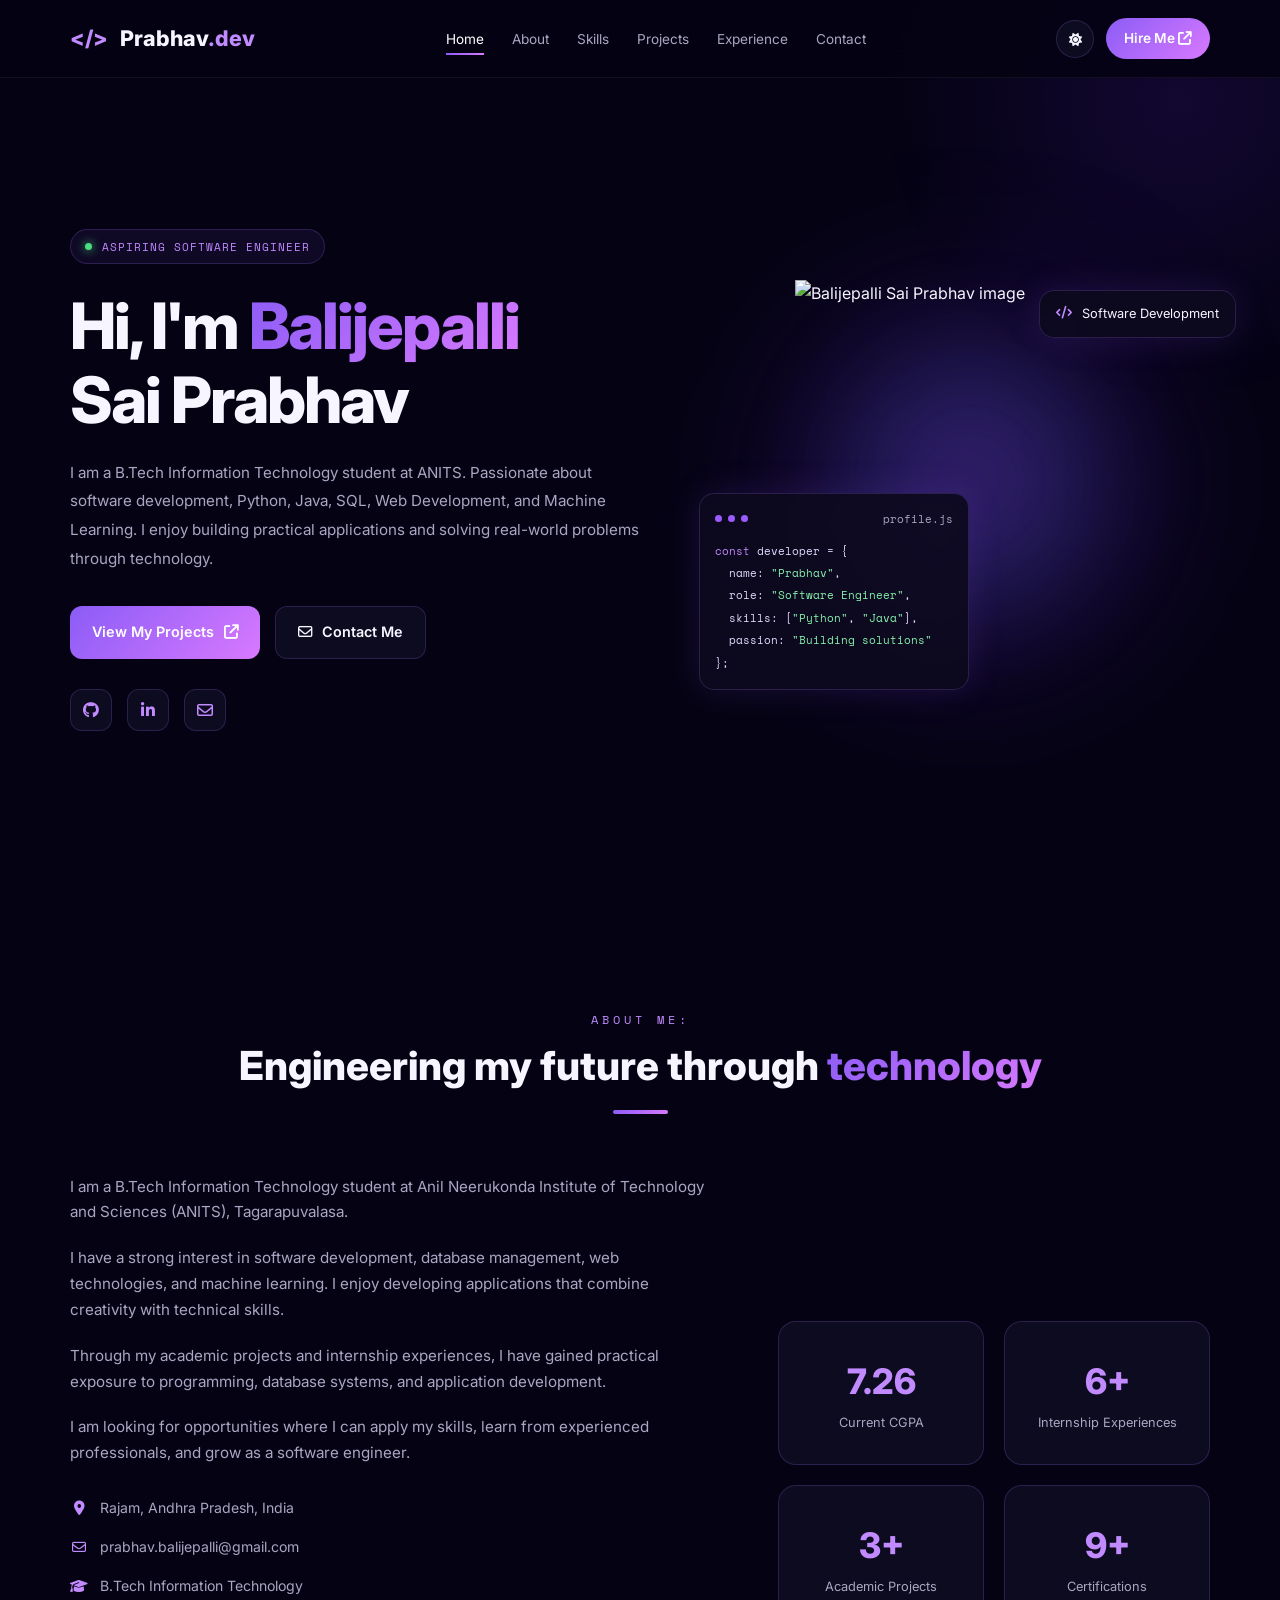
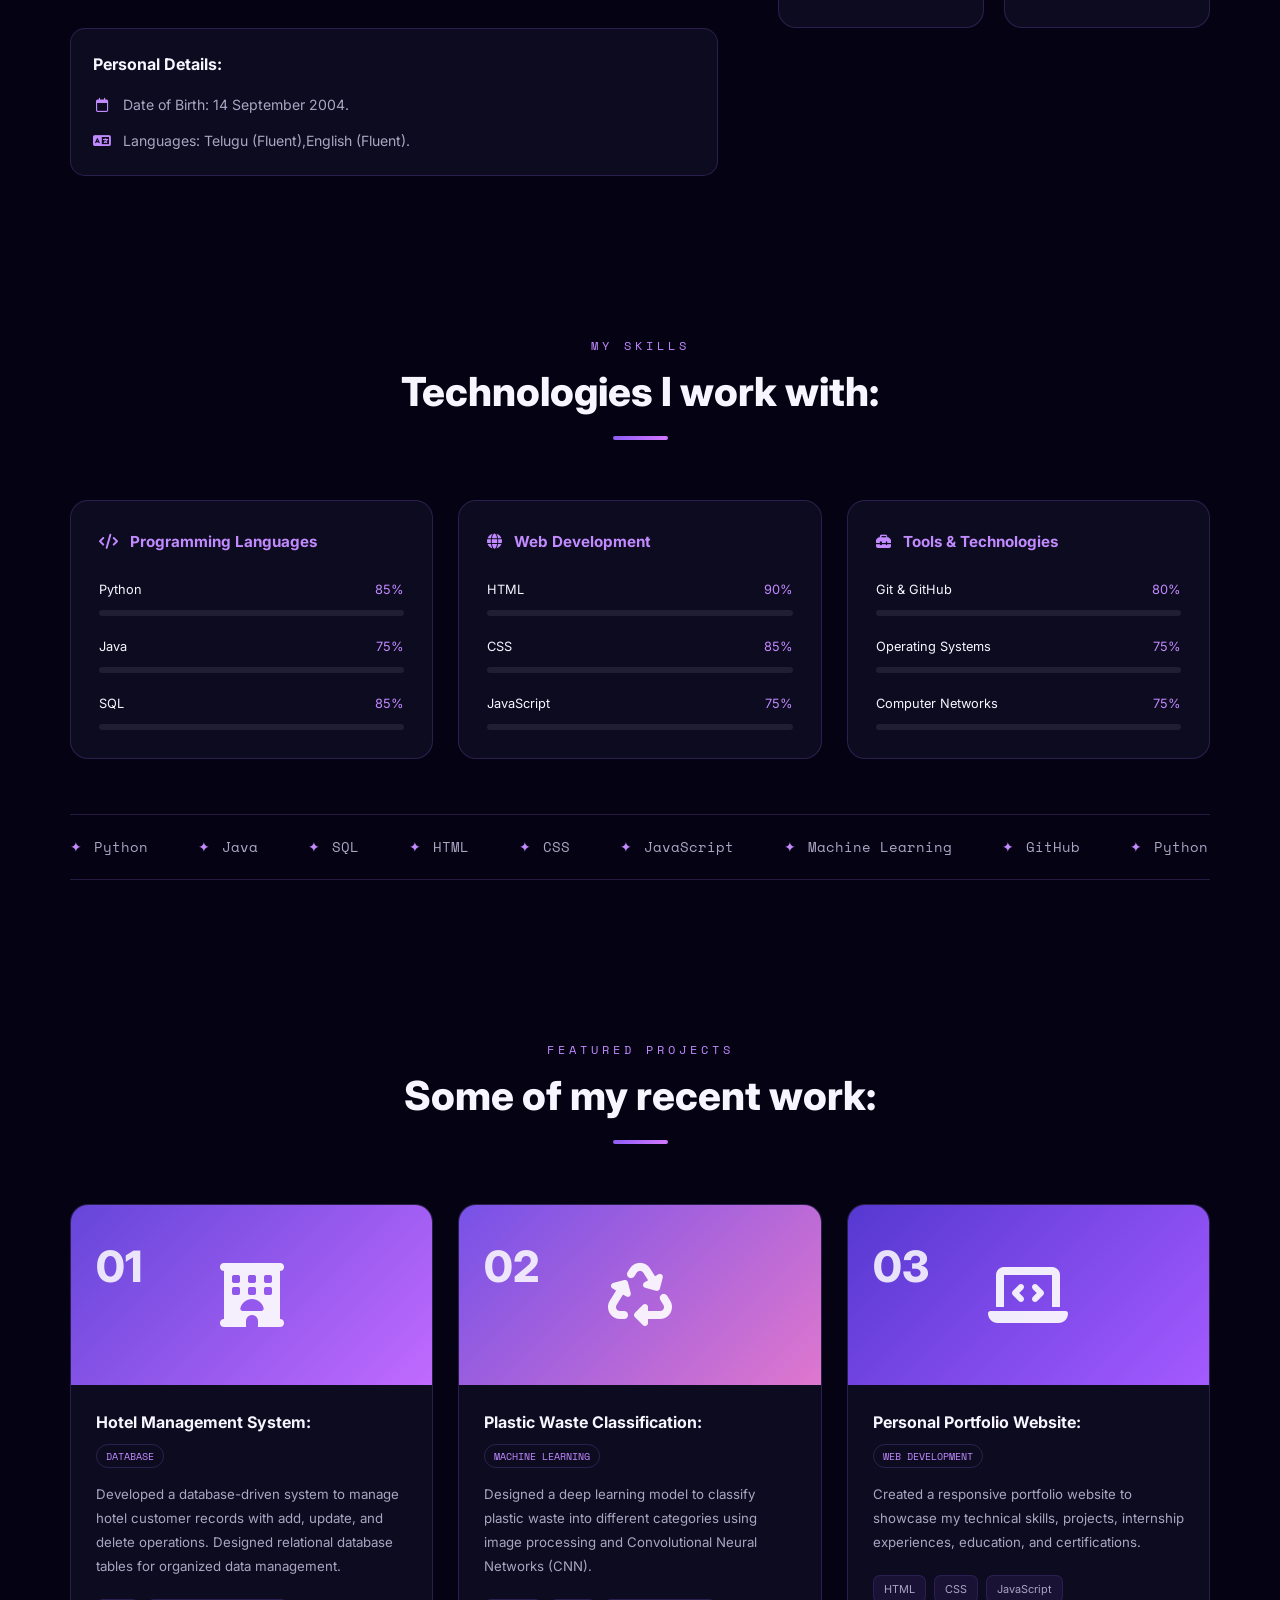
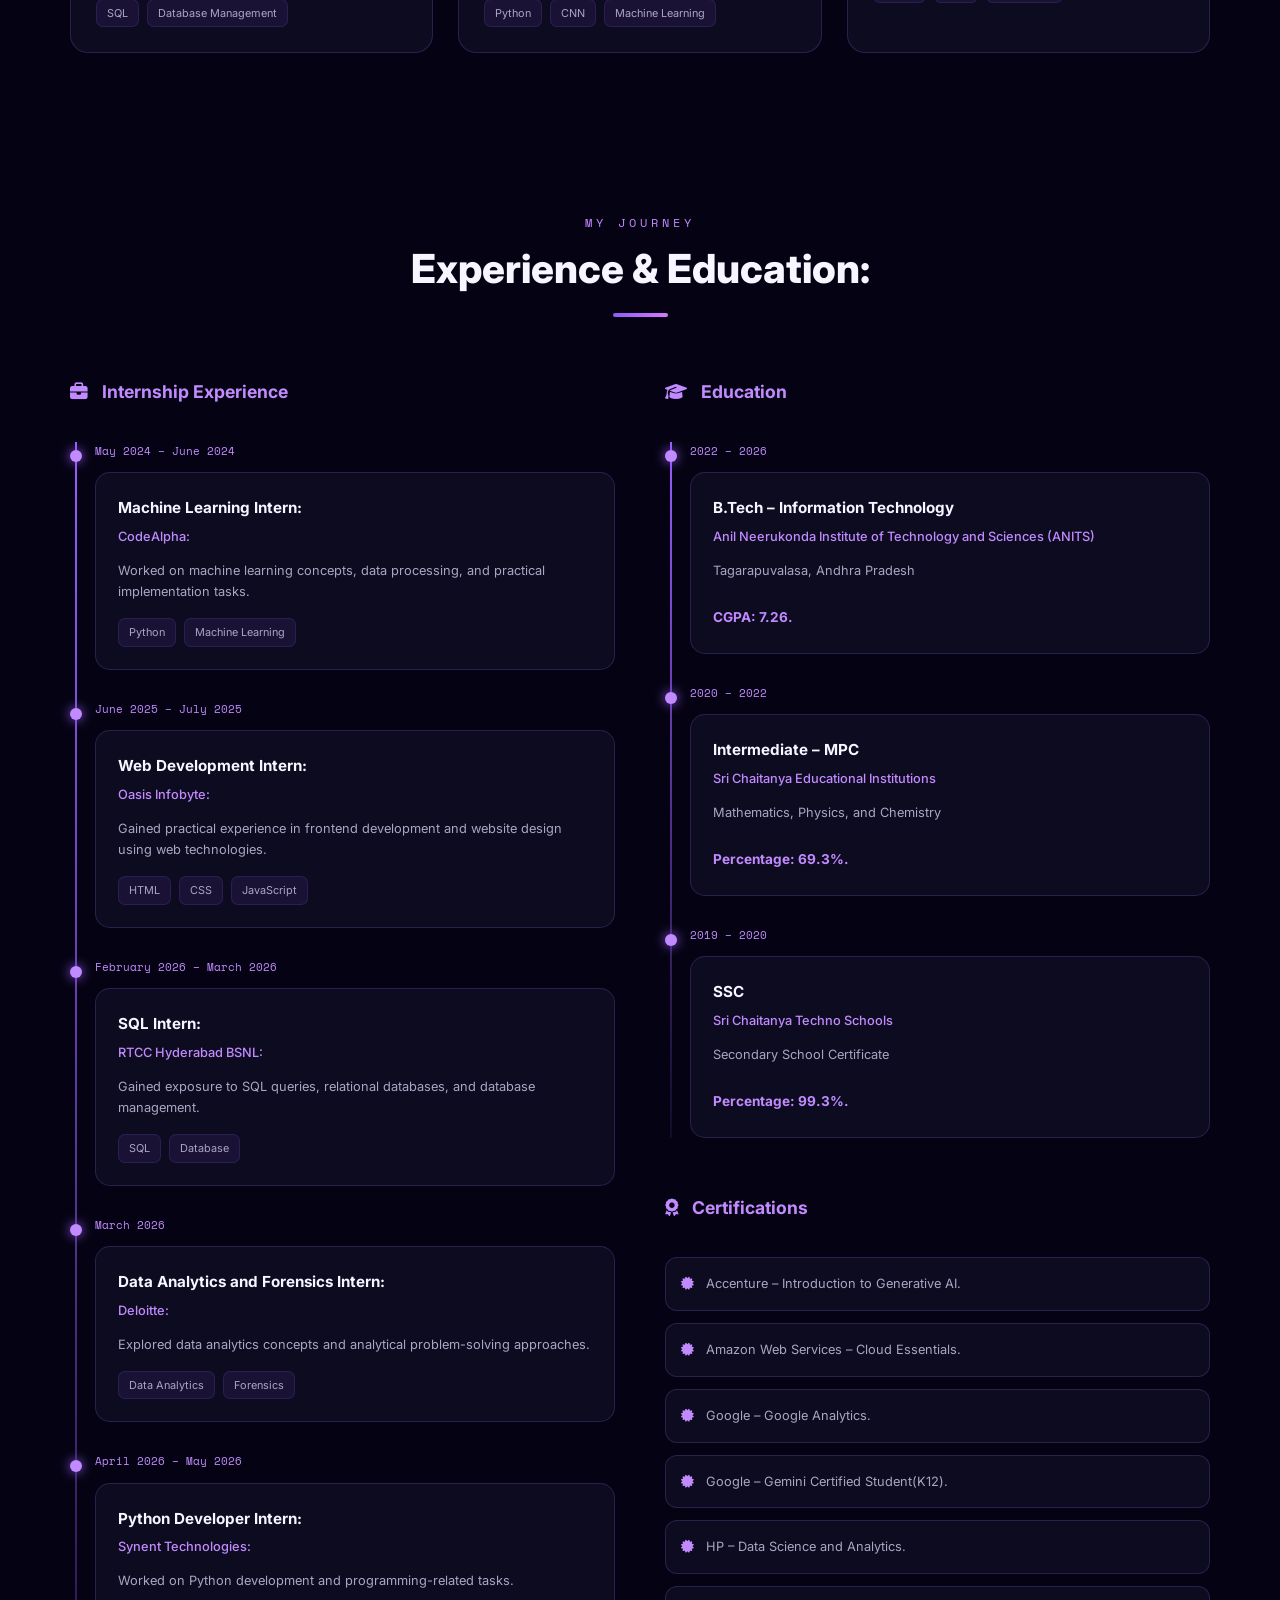
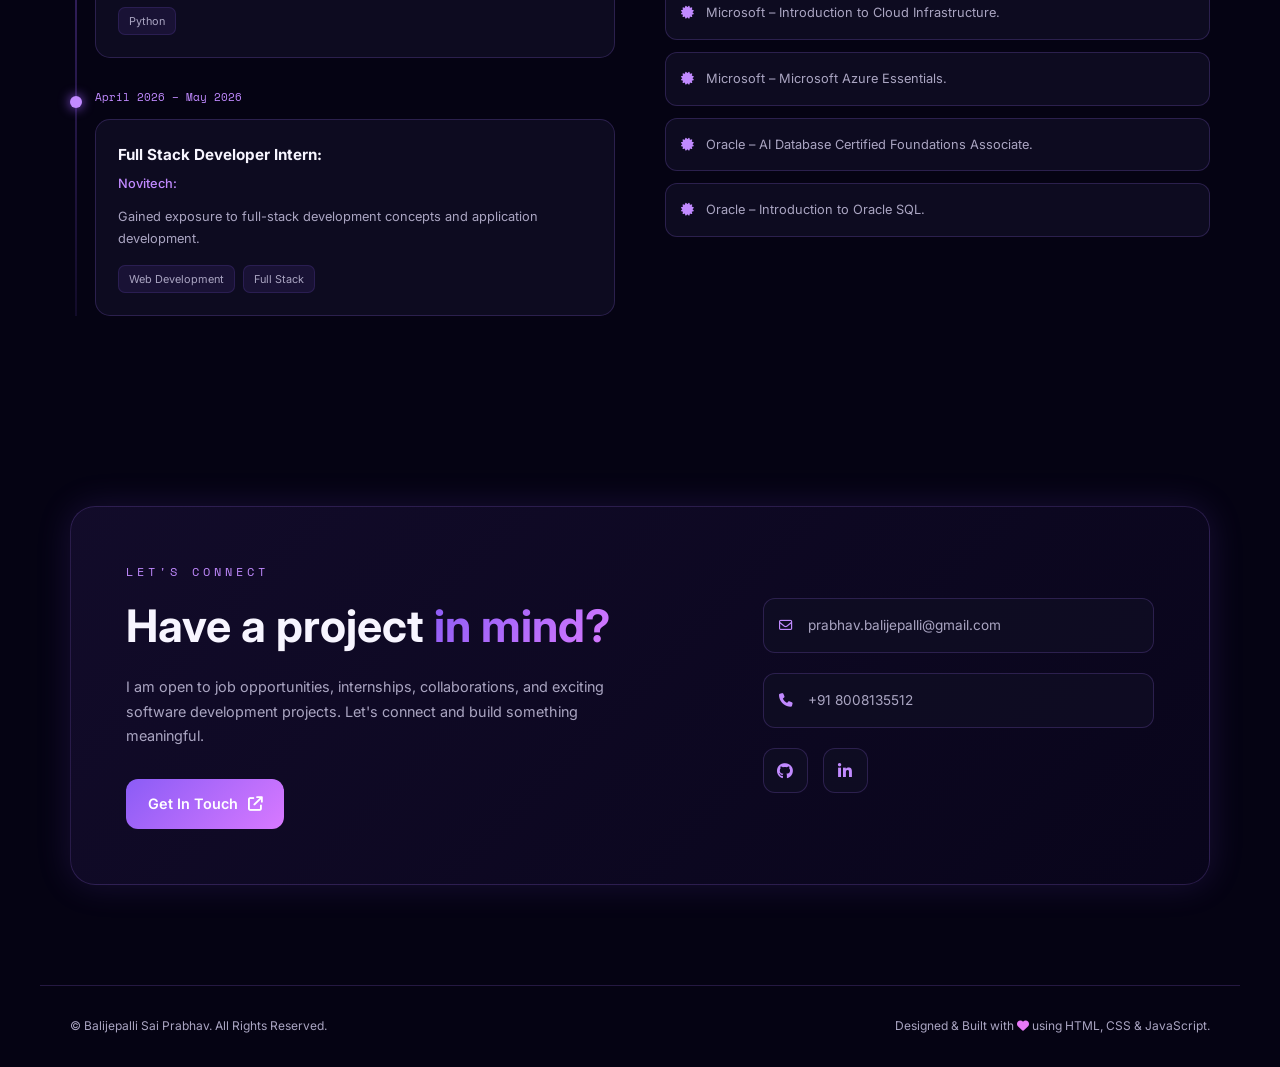
==== index.html @ 8cd3a4a0 "Rename portfolio.html to index.html" ====
<!DOCTYPE html>
<html lang="en">
<head>
    <meta charset="UTF-8">
    <meta name="viewport" content="width=device-width, initial-scale=1.0">
    <title>Balijepalli Sai Prabhav | Portfolio</title>
    <meta name="description"
          content="Personal portfolio of Balijepalli Sai Prabhav, B.Tech Information Technology graduate and aspiring software engineer.">
    <link rel="stylesheet" href="Portfolio.css">
    <link rel="preconnect" href="https://fonts.googleapis.com">
    <link rel="preconnect" href="https://fonts.gstatic.com" crossorigin>
    <link href="https://fonts.googleapis.com/css2?family=Inter:wght@400;500;600;700;800&family=Space+Mono:wght@400;700&display=swap"
          rel="stylesheet">
    <link rel="stylesheet"
          href="https://cdnjs.cloudflare.com/ajax/libs/font-awesome/6.5.2/css/all.min.css">
</head>
<body>
    <div class="background-glow"></div>
    <header class="header">
        <nav class="navbar">
            <a href="#home" class="logo">
                <span class="logo-icon">&lt;/&gt;</span>
                Prabhav<span class="purple-text">.dev</span>
            </a>
            <ul class="nav-links" id="navLinks">
                <li><a href="#home" class="nav-link active">Home</a></li>
                <li><a href="#about" class="nav-link">About</a></li>
                <li><a href="#skills" class="nav-link">Skills</a></li>
                <li><a href="#projects" class="nav-link">Projects</a></li>
                <li><a href="#experience" class="nav-link">Experience</a></li>
                <li><a href="#contact" class="nav-link">Contact</a></li>
            </ul>
            <div class="nav-actions">
                <button class="theme-toggle" id="themeToggle"
                        aria-label="Toggle theme">
                    <i class="fa-solid fa-sun"></i>
                </button>
                <a href="#contact" class="hire-btn">
                    Hire Me <i class="fa-solid fa-arrow-up-right-from-square"></i>
                </a>
                <button class="menu-toggle" id="menuToggle"
                        aria-label="Open navigation menu">
                    <i class="fa-solid fa-bars"></i>
                </button>
            </div>
        </nav>
    </header>
      <!-- Hero Section -->
    <section id="home" class="hero section-container">

        <div class="hero-content">

            <div class="hero-badge">
                <span class="status-dot"></span>
                ASPIRING SOFTWARE ENGINEER
            </div>

            <h1>
                Hi, I'm <span class="gradient-text">Balijepalli</span>
                <br>
                Sai Prabhav
            </h1>


            <p class="hero-description">
                I am a B.Tech Information Technology student at ANITS.
                Passionate about software development, Python, Java,
                SQL, Web Development, and Machine Learning.
                I enjoy building practical applications and solving
                real-world problems through technology.
            </p>

            <div class="hero-buttons">

                <a href="#projects" class="primary-btn">
                    View My Projects
                    <i class="fa-solid fa-arrow-up-right-from-square"></i>
                </a>

                <a href="#contact" class="secondary-btn">
                    <i class="fa-regular fa-envelope"></i>
                    Contact Me
                </a>

            </div>

            <div class="hero-socials">

                <a href="https://github.com/balijepallisaiprabhav"
                   target="_blank"
                   rel="noopener noreferrer"
                   aria-label="GitHub">
                    <i class="fa-brands fa-github"></i>
                </a>

                <a href="https://www.linkedin.com/in/balijepalli-sai-prabhav-173a7a30b/"
                   target="_blank"
                   rel="noopener noreferrer"
                   aria-label="LinkedIn">
                    <i class="fa-brands fa-linkedin-in"></i>
                </a>

                <a href="mailto:prabhav.balijepalli@gmail.com"
                   aria-label="Email">
                    <i class="fa-regular fa-envelope"></i>
                </a>

            </div>

        </div>


        <!-- Profile Image -->
        <div class="hero-image-container">

            <div class="profile-glow"></div>

            <div class="profile-frame">

                <!-- Replace profile.jpg with your own image filename -->
                <img src="C:\Projects\Balijepalli Sai Prabhav.png"
                     alt="Balijepalli Sai Prabhav image"
                     class="Balijepalli Sai Prabhav-img">

            </div>

            <div class="floating-card code-card">

                <div class="code-card-header">
                    <span class="code-dot"></span>
                    <span class="code-dot"></span>
                    <span class="code-dot"></span>
                    <span>profile.js</span>
                </div>

                <div class="code-content">
                    <span class="code-purple">const</span> developer = {<br>
                    &nbsp;&nbsp;name: <span class="code-green">"Prabhav"</span>,<br>
                    &nbsp;&nbsp;role: <span class="code-green">"Software Engineer"</span>,<br>
                    &nbsp;&nbsp;skills: [<span class="code-green">"Python"</span>, <span class="code-green">"Java"</span>],<br>
                    &nbsp;&nbsp;passion: <span class="code-green">"Building solutions"</span><br>
                    };
                </div>

            </div>

            <div class="floating-card tech-card">
                <i class="fa-solid fa-code"></i>
                <span>Software Development</span>
            </div>

        </div>

    </section>


    <!-- About Section -->
    <section id="about" class="section-container section">

        <div class="section-heading">
            <span class="section-label">ABOUT ME:</span>
            <h2>Engineering my future through <span class="gradient-text">technology</span></h2>
            <div class="heading-line"></div>
        </div>

        <div class="about-grid">

            <div class="about-content">

                <p>
                    I am a B.Tech Information Technology student at
                    Anil Neerukonda Institute of Technology and Sciences
                    (ANITS), Tagarapuvalasa.
                </p>

                <p>
                    I have a strong interest in software development,
                    database management, web technologies, and
                    machine learning. I enjoy developing applications
                    that combine creativity with technical skills.
                </p>

                <p>
                    Through my academic projects and internship
                    experiences, I have gained practical exposure
                    to programming, database systems, and application
                    development.
                </p>

                <p>
                    I am looking for opportunities where I can apply
                    my skills, learn from experienced professionals,
                    and grow as a software engineer.
                </p>

                <div class="about-details">

                    <div class="detail-item">
                        <i class="fa-solid fa-location-dot"></i>
                        <span>Rajam, Andhra Pradesh, India</span>
                    </div>

                    <div class="detail-item">
                        <i class="fa-regular fa-envelope"></i>
                        <span>prabhav.balijepalli@gmail.com</span>
                    </div>

                    <div class="detail-item">
                        <i class="fa-solid fa-graduation-cap"></i>
                        <span>B.Tech Information Technology</span>
                    </div>

                </div>

                <div class="personal-details">

                    <h3>Personal Details:</h3>

                    <div class="detail-item">
                        <i class="fa-regular fa-calendar"></i>
                        <span>Date of Birth: 14 September 2004.</span>
                    </div>

                    <div class="detail-item">
                        <i class="fa-solid fa-language"></i>
                        <span>Languages: Telugu (Fluent),English (Fluent).</span>
                    </div>

                </div>

            </div>


            <!-- About Statistics -->
            <div class="stats-grid">

                <div class="stat-card">
                    <h3>7.26</h3>
                    <p>Current CGPA</p>
                </div>

                <div class="stat-card">
                    <h3>6+</h3>
                    <p>Internship Experiences</p>
                </div>

                <div class="stat-card">
                    <h3>3+</h3>
                    <p>Academic Projects</p>
                </div>

                <div class="stat-card">
                    <h3>9+</h3>
                    <p>Certifications</p>
                </div>

            </div>

        </div>

    </section>


    <!-- Skills Section -->
    <section id="skills" class="section-container section">

        <div class="section-heading">
            <span class="section-label">MY SKILLS</span>
            <h2>Technologies I work with:</h2>
            <div class="heading-line"></div>
        </div>

        <div class="skills-grid">

            <!-- Programming -->
            <div class="skill-card">

                <h3><i class="fa-solid fa-code"></i> Programming Languages</h3>

                <div class="skill-item">
                    <div class="skill-info">
                        <span>Python</span>
                        <span>85%</span>
                    </div>
                    <div class="skill-progress">
                        <div class="progress-bar" data-width="85%"></div>
                    </div>
                </div>

                <div class="skill-item">
                    <div class="skill-info">
                        <span>Java</span>
                        <span>75%</span>
                    </div>
                    <div class="skill-progress">
                        <div class="progress-bar" data-width="75%"></div>
                    </div>
                </div>

                <div class="skill-item">
                    <div class="skill-info">
                        <span>SQL</span>
                        <span>85%</span>
                    </div>
                    <div class="skill-progress">
                        <div class="progress-bar" data-width="85%"></div>
                    </div>
                </div>

            </div>


            <!-- Web Development -->
            <div class="skill-card">

                <h3><i class="fa-solid fa-globe"></i> Web Development</h3>

                <div class="skill-item">
                    <div class="skill-info">
                        <span>HTML</span>
                        <span>90%</span>
                    </div>
                    <div class="skill-progress">
                        <div class="progress-bar" data-width="90%"></div>
                    </div>
                </div>

                <div class="skill-item">
                    <div class="skill-info">
                        <span>CSS</span>
                        <span>85%</span>
                    </div>
                    <div class="skill-progress">
                        <div class="progress-bar" data-width="85%"></div>
                    </div>
                </div>

                <div class="skill-item">
                    <div class="skill-info">
                        <span>JavaScript</span>
                        <span>75%</span>
                    </div>
                    <div class="skill-progress">
                        <div class="progress-bar" data-width="75%"></div>
                    </div>
                </div>

            </div>


            <!-- Tools -->
            <div class="skill-card">

                <h3><i class="fa-solid fa-toolbox"></i> Tools & Technologies</h3>

                <div class="skill-item">
                    <div class="skill-info">
                        <span>Git & GitHub</span>
                        <span>80%</span>
                    </div>
                    <div class="skill-progress">
                        <div class="progress-bar" data-width="80%"></div>
                    </div>
                </div>

                <div class="skill-item">
                    <div class="skill-info">
                        <span>Operating Systems</span>
                        <span>75%</span>
                    </div>
                    <div class="skill-progress">
                        <div class="progress-bar" data-width="75%"></div>
                    </div>
                </div>

                <div class="skill-item">
                    <div class="skill-info">
                        <span>Computer Networks</span>
                        <span>75%</span>
                    </div>
                    <div class="skill-progress">
                        <div class="progress-bar" data-width="75%"></div>
                    </div>
                </div>

            </div>

        </div>

        <div class="tech-marquee">

            <div class="marquee-track">

                <span>Python</span>
                <span>Java</span>
                <span>SQL</span>
                <span>HTML</span>
                <span>CSS</span>
                <span>JavaScript</span>
                <span>Machine Learning</span>
                <span>GitHub</span>

                <span>Python</span>
                <span>Java</span>
                <span>SQL</span>
                <span>HTML</span>
                <span>CSS</span>
                <span>JavaScript</span>
                <span>Machine Learning</span>
                <span>GitHub</span>

            </div>

        </div>

    </section>


    <!-- Projects Section -->
    <section id="projects" class="section-container section">

        <div class="section-heading">
            <span class="section-label">FEATURED PROJECTS</span>
            <h2>Some of my recent work:</h2>
            <div class="heading-line"></div>
        </div>

        <div class="projects-grid">

            <!-- Project 1 -->
            <div class="project-card">

                <div class="project-image project-image-one">
                    <span>01</span>
                    <i class="fa-solid fa-hotel"></i>
                </div>

                <div class="project-content">

                    <div class="project-title">
                        <h3>Hotel Management System:</h3>
                        <span class="project-tag">DATABASE</span>
                    </div>

                    <p>
                        Developed a database-driven system to manage
                        hotel customer records with add, update,
                        and delete operations. Designed relational
                        database tables for organized data management.
                    </p>

                    <div class="project-tech">
                        <span>SQL</span>
                        <span>Database Management</span>
                    </div>

                </div>

            </div>


            <!-- Project 2 -->
            <div class="project-card">

                <div class="project-image project-image-two">
                    <span>02</span>
                    <i class="fa-solid fa-recycle"></i>
                </div>

                <div class="project-content">

                    <div class="project-title">
                        <h3>Plastic Waste Classification:</h3>
                        <span class="project-tag">MACHINE LEARNING</span>
                    </div>

                    <p>
                        Designed a deep learning model to classify
                        plastic waste into different categories
                        using image processing and Convolutional
                        Neural Networks (CNN).
                    </p>

                    <div class="project-tech">
                        <span>Python</span>
                        <span>CNN</span>
                        <span>Machine Learning</span>
                    </div>

                </div>

            </div>


            <!-- Project 3 -->
            <div class="project-card">

                <div class="project-image project-image-three">
                    <span>03</span>
                    <i class="fa-solid fa-laptop-code"></i>
                </div>

                <div class="project-content">

                    <div class="project-title">
                        <h3>Personal Portfolio Website:</h3>
                        <span class="project-tag">WEB DEVELOPMENT</span>
                    </div>

                    <p>
                        Created a responsive portfolio website to
                        showcase my technical skills, projects,
                        internship experiences, education,
                        and certifications.
                    </p>

                    <div class="project-tech">
                        <span>HTML</span>
                        <span>CSS</span>
                        <span>JavaScript</span>
                    </div>

                </div>

            </div>

        </div>

    </section>


    <!-- Experience and Education -->
    <section id="experience" class="section-container section">

        <div class="section-heading">
            <span class="section-label">MY JOURNEY</span>
            <h2>Experience & Education:</h2>
            <div class="heading-line"></div>
        </div>

        <div class="journey-grid">

            <!-- Internship Timeline -->
            <div class="journey-column">

                <h3 class="journey-heading">
                    <i class="fa-solid fa-briefcase"></i>
                    Internship Experience
                </h3>

                <div class="timeline">

                    <div class="timeline-item">

                        <span class="timeline-date">May 2024 – June 2024</span>

                        <div class="timeline-card">
                            <h4>Machine Learning Intern:</h4>
                            <h5>CodeAlpha:</h5>

                            <p>
                                Worked on machine learning concepts,
                                data processing, and practical
                                implementation tasks.
                            </p>

                            <div class="project-tech">
                                <span>Python</span>
                                <span>Machine Learning</span>
                            </div>
                        </div>

                    </div>


                    <div class="timeline-item">

                        <span class="timeline-date">June 2025 – July 2025</span>

                        <div class="timeline-card">
                            <h4>Web Development Intern:</h4>
                            <h5>Oasis Infobyte:</h5>

                            <p>
                                Gained practical experience in
                                frontend development and website
                                design using web technologies.
                            </p>

                            <div class="project-tech">
                                <span>HTML</span>
                                <span>CSS</span>
                                <span>JavaScript</span>
                            </div>
                        </div>

                    </div>


                    <div class="timeline-item">

                        <span class="timeline-date">February 2026 – March 2026</span>

                        <div class="timeline-card">
                            <h4>SQL Intern:</h4>
                            <h5>RTCC Hyderabad BSNL:</h5>

                            <p>
                                Gained exposure to SQL queries,
                                relational databases, and
                                database management.
                            </p>

                            <div class="project-tech">
                                <span>SQL</span>
                                <span>Database</span>
                            </div>
                        </div>

                    </div>


                    <div class="timeline-item">

                        <span class="timeline-date">March 2026</span>

                        <div class="timeline-card">
                            <h4>Data Analytics and Forensics Intern:</h4>
                            <h5>Deloitte:</h5>

                            <p>
                                Explored data analytics concepts
                                and analytical problem-solving
                                approaches.
                            </p>

                            <div class="project-tech">
                                <span>Data Analytics</span>
                                <span>Forensics</span>
                            </div>
                        </div>

                    </div>


                    <div class="timeline-item">

                        <span class="timeline-date">April 2026 – May 2026</span>

                        <div class="timeline-card">
                            <h4>Python Developer Intern:</h4>
                            <h5>Synent Technologies:</h5>

                            <p>
                                Worked on Python development
                                and programming-related tasks.
                            </p>

                            <div class="project-tech">
                                <span>Python</span>
                            </div>
                        </div>

                    </div>


                    <div class="timeline-item">

                        <span class="timeline-date">April 2026 – May 2026</span>

                        <div class="timeline-card">
                            <h4>Full Stack Developer Intern:</h4>
                            <h5>Novitech:</h5>

                            <p>
                                Gained exposure to full-stack
                                development concepts and
                                application development.
                            </p>

                            <div class="project-tech">
                                <span>Web Development</span>
                                <span>Full Stack</span>
                            </div>
                        </div>

                    </div>

                </div>

            </div>


            <!-- Education Timeline -->
            <div class="journey-column">

                <h3 class="journey-heading">
                    <i class="fa-solid fa-graduation-cap"></i>
                    Education
                </h3>

                <div class="timeline">

                    <div class="timeline-item">

                        <span class="timeline-date">2022 – 2026</span>

                        <div class="timeline-card">
                            <h4>B.Tech – Information Technology</h4>
                            <h5>
                                Anil Neerukonda Institute of Technology
                                and Sciences (ANITS)
                            </h5>

                            <p>
                                Tagarapuvalasa, Andhra Pradesh
                            </p>

                            <div class="education-score">
                                CGPA: 7.26.
                            </div>
                        </div>

                    </div>


                    <div class="timeline-item">

                        <span class="timeline-date">2020 – 2022</span>

                        <div class="timeline-card">
                            <h4>Intermediate – MPC</h4>
                            <h5>Sri Chaitanya Educational Institutions</h5>

                            <p>
                                Mathematics, Physics, and Chemistry
                            </p>

                            <div class="education-score">
                                Percentage: 69.3%.
                            </div>
                        </div>

                    </div>


                    <div class="timeline-item">

                        <span class="timeline-date">2019 – 2020</span>

                        <div class="timeline-card">
                            <h4>SSC</h4>
                            <h5>Sri Chaitanya Techno Schools</h5>

                            <p>
                                Secondary School Certificate
                            </p>

                            <div class="education-score">
                                Percentage: 99.3%.
                            </div>
                        </div>

                    </div>

                </div>


                <!-- Certifications -->
                <h3 class="journey-heading certification-heading">
                    <i class="fa-solid fa-award"></i>
                    Certifications
                </h3>

                <div class="certification-list">

                    <div class="certificate-item">
                        <i class="fa-solid fa-certificate"></i>
                        <span>Accenture – Introduction to Generative AI.</span>
                    </div>

                    <div class="certificate-item">
                        <i class="fa-solid fa-certificate"></i>
                        <span>Amazon Web Services – Cloud Essentials.</span>
                    </div>

                    <div class="certificate-item">
                        <i class="fa-solid fa-certificate"></i>
                        <span>Google – Google Analytics.</span>
                    </div>

                    <div class="certificate-item">
                        <i class="fa-solid fa-certificate"></i>
                        <span>Google – Gemini Certified Student(K12).</span>
                    </div>

                    <div class="certificate-item">
                        <i class="fa-solid fa-certificate"></i>
                        <span>HP – Data Science and Analytics.</span>
                    </div>

                    <div class="certificate-item">
                        <i class="fa-solid fa-certificate"></i>
                        <span>Microsoft – Introduction to Cloud Infrastructure.</span>
                    </div>

                    <div class="certificate-item">
                        <i class="fa-solid fa-certificate"></i>
                        <span>Microsoft – Microsoft Azure Essentials.</span>
                    </div>

                    <div class="certificate-item">
                        <i class="fa-solid fa-certificate"></i>
                        <span>Oracle – AI Database Certified Foundations Associate.</span>
                    </div>

                    <div class="certificate-item">
                        <i class="fa-solid fa-certificate"></i>
                        <span>Oracle – Introduction to Oracle SQL.</span>
                    </div>

                </div>

            </div>

        </div>

    </section>


    <!-- Contact Section -->
    <section id="contact" class="section-container section contact-section">

        <div class="contact-box">

            <div class="contact-content">

                <span class="section-label">LET'S CONNECT</span>

                <h2>
                    Have a project
                    <span class="gradient-text">in mind?</span>
                </h2>

                <p>
                    I am open to job opportunities, internships,
                    collaborations, and exciting software development
                    projects. Let's connect and build something meaningful.
                </p>

                <a href="mailto:prabhav.balijepalli@gmail.com"
                   class="primary-btn">
                    Get In Touch
                    <i class="fa-solid fa-arrow-up-right-from-square"></i>
                </a>

            </div>


            <div class="contact-info">

                <a href="mailto:prabhav.balijepalli@gmail.com"
                   class="contact-info-item">

                    <i class="fa-regular fa-envelope"></i>

                    <span>prabhav.balijepalli@gmail.com</span>

                </a>


                <a href="tel:8008135512"
                   class="contact-info-item">

                    <i class="fa-solid fa-phone"></i>

                    <span>+91 8008135512</span>

                </a>


                <div class="contact-socials">

                    <a href="https://github.com/balijepallisaiprabhav"
                       target="_blank"
                       rel="noopener noreferrer"
                       aria-label="GitHub">

                        <i class="fa-brands fa-github"></i>

                    </a>


                    <a href="https://www.linkedin.com/in/balijepalli-sai-prabhav-173a7a30b/"
                       target="_blank"
                       rel="noopener noreferrer"
                       aria-label="LinkedIn">

                        <i class="fa-brands fa-linkedin-in"></i>

                    </a>

                </div>

            </div>

        </div>

    </section>


    <!-- Footer -->
    <footer class="footer">

        <p>
            © <span id="currentYear"></span>
            Balijepalli Sai Prabhav. All Rights Reserved.
        </p>

        <p>
            Designed & Built with
            <i class="fa-solid fa-heart"></i>
            using HTML, CSS & JavaScript.
        </p>

    </footer>


    <!-- Back To Top -->
    <button id="backToTop" class="back-to-top"
            aria-label="Back to top">

        <i class="fa-solid fa-arrow-up"></i>

    </button>


    <script src="Portfolio.js"></script>

</body>
</html>
---- Portfolio.css ----
:root {
    --bg-color: #050313;
    --bg-secondary: #0a071c;
    --card-bg: rgba(16, 13, 36, 0.85);
    --text-color: #f7f5ff;
    --text-secondary: #aaa5c2;
    --purple: #9b5cff;
    --purple-light: #c18aff;
    --purple-dark: #6d28d9;
    --border-color: rgba(166, 115, 255, 0.2);
    --gradient: linear-gradient(135deg, #8b5cf6, #d879ff);
    --shadow: 0 0 35px rgba(139, 92, 246, 0.15);
}

* {
    margin: 0;
    padding: 0;
    box-sizing: border-box;
    scroll-behavior: smooth;
}

body {
    font-family: "Inter", sans-serif;
    background: var(--bg-color);
    color: var(--text-color);
    line-height: 1.7;
    overflow-x: hidden;
    transition: background 0.3s ease, color 0.3s ease;
}

a {
    text-decoration: none;
    color: inherit;
}

ul {
    list-style: none;
}

button {
    font-family: inherit;
}

::selection {
    background: var(--purple);
    color: white;
}



.background-glow {
    position: fixed;
    top: -200px;
    right: -200px;
    width: 600px;
    height: 600px;
    background: radial-gradient(
        circle,
        rgba(111, 42, 255, 0.13),
        transparent 70%
    );
    pointer-events: none;
    z-index: -1;
}



.header {
    position: fixed;
    top: 0;
    left: 0;
    width: 100%;
    z-index: 1000;
    background: rgba(5, 3, 19, 0.85);
    backdrop-filter: blur(18px);
    border-bottom: 1px solid rgba(255, 255, 255, 0.05);
}

.navbar {
    max-width: 1200px;
    margin: auto;
    padding: 18px 30px;
    display: flex;
    align-items: center;
    justify-content: space-between;
    gap: 25px;
}

.logo {
    font-size: 1.35rem;
    font-weight: 800;
    white-space: nowrap;
}

.logo-icon {
    color: var(--purple-light);
    margin-right: 7px;
}

.purple-text {
    color: var(--purple-light);
}

.nav-links {
    display: flex;
    align-items: center;
    gap: 28px;
}

.nav-link {
    font-size: 0.85rem;
    color: var(--text-secondary);
    transition: color 0.3s ease;
    position: relative;
}

.nav-link:hover,
.nav-link.active {
    color: white;
}

.nav-link.active::after {
    content: "";
    position: absolute;
    bottom: -8px;
    left: 0;
    width: 100%;
    height: 2px;
    background: var(--gradient);
}

.nav-actions {
    display: flex;
    align-items: center;
    gap: 12px;
}

.theme-toggle,
.menu-toggle {
    width: 38px;
    height: 38px;
    border-radius: 50%;
    border: 1px solid var(--border-color);
    background: var(--card-bg);
    color: var(--text-color);
    cursor: pointer;
    transition: 0.3s ease;
}

.theme-toggle:hover,
.menu-toggle:hover {
    background: var(--purple-dark);
    transform: rotate(15deg);
}

.hire-btn {
    padding: 9px 18px;
    border-radius: 25px;
    background: var(--gradient);
    color: white;
    font-size: 0.85rem;
    font-weight: 600;
    transition: 0.3s ease;
}

.hire-btn:hover {
    transform: translateY(-3px);
    box-shadow: 0 0 20px rgba(155, 92, 255, 0.4);
}

.menu-toggle {
    display: none;
}


/* General Sections */

.section-container {
    max-width: 1200px;
    width: 100%;
    margin: auto;
    padding-left: 30px;
    padding-right: 30px;
}

.section {
    padding-top: 110px;
    padding-bottom: 50px;
}

.section-heading {
    text-align: center;
    margin-bottom: 60px;
}

.section-label {
    display: block;
    color: var(--purple-light);
    font-family: "Space Mono", monospace;
    font-size: 0.72rem;
    letter-spacing: 4px;
    margin-bottom: 10px;
}

.section-heading h2 {
    font-size: clamp(1.8rem, 4vw, 2.5rem);
    font-weight: 800;
    line-height: 1.3;
}

.heading-line {
    width: 55px;
    height: 4px;
    border-radius: 5px;
    background: var(--gradient);
    margin: 18px auto 0;
}

.gradient-text {
    background: var(--gradient);
    -webkit-background-clip: text;
    background-clip: text;
    color: transparent;
}


/* Hero Section */

.hero {
    min-height: 100vh;
    display: grid;
    grid-template-columns: 1.1fr 0.9fr;
    align-items: center;
    gap: 70px;
    padding-top: 130px;
    padding-bottom: 70px;
    overflow: visible;
}

.hero-content {
    animation: slideUp 0.9s ease both;
}

.hero-badge {
    display: inline-flex;
    align-items: center;
    gap: 10px;
    padding: 7px 14px;
    border: 1px solid var(--border-color);
    border-radius: 25px;
    background: rgba(139, 92, 246, 0.08);
    color: var(--purple-light);
    font-family: "Space Mono", monospace;
    font-size: 0.7rem;
    letter-spacing: 1px;
    margin-bottom: 25px;
}

.status-dot {
    width: 7px;
    height: 7px;
    background: #4ade80;
    border-radius: 50%;
    box-shadow: 0 0 10px #4ade80;
    animation: pulse 1.5s infinite;
}

.hero h1 {
    font-size: clamp(2.6rem, 5vw, 4.5rem);
    font-weight: 800;
    line-height: 1.15;
    letter-spacing: -2px;
}

.hero-role {
    margin-top: 22px;
    font-size: clamp(1.2rem, 3vw, 1.8rem);
    font-weight: 600;
}

#typingText {
    color: var(--purple-light);
}

.typing-cursor {
    color: var(--purple-light);
    animation: blink 0.7s infinite;
}

.hero-description {
    color: var(--text-secondary);
    max-width: 570px;
    margin-top: 22px;
    font-size: 0.95rem;
    line-height: 1.9;
}

.hero-buttons {
    display: flex;
    flex-wrap: wrap;
    gap: 15px;
    margin-top: 32px;
}

.primary-btn,
.secondary-btn {
    display: inline-flex;
    align-items: center;
    justify-content: center;
    gap: 10px;
    padding: 13px 22px;
    border-radius: 12px;
    font-size: 0.9rem;
    font-weight: 600;
    transition: 0.3s ease;
}

.primary-btn {
    background: var(--gradient);
    color: white;
    border: none;
}

.secondary-btn {
    background: var(--card-bg);
    border: 1px solid var(--border-color);
    color: var(--text-color);
}

.primary-btn:hover,
.secondary-btn:hover {
    transform: translateY(-4px);
    box-shadow: var(--shadow);
}

.hero-socials {
    display: flex;
    gap: 15px;
    margin-top: 30px;
}

.hero-socials a {
    width: 42px;
    height: 42px;
    border: 1px solid var(--border-color);
    border-radius: 12px;
    display: flex;
    align-items: center;
    justify-content: center;
    color: var(--purple-light);
    background: var(--card-bg);
    transition: 0.3s ease;
}

.hero-socials a:hover {
    background: var(--purple-dark);
    color: white;
    transform: translateY(-4px);
}


/* Profile Image */

.hero-image-container {
    position: relative;
    display: flex;
    justify-content: center;
    align-items: center;
    min-height: 450px;
    animation: fadeIn 1.2s ease both;
}

.profile-glow {
    position: absolute;
    width: 350px;
    height: 350px;
    border-radius: 50%;
    background: rgba(128, 49, 255, 0.22);
    filter: blur(80px);
    animation: glow 4s ease-in-out infinite alternate;
}

.profile-frame {
    position: relative;
    width: 350px;
    height: 400px;
    border-radius: 25px;
    background: transparent;
    border: none;
    padding: 0;
    overflow: visible;
    box-shadow: none;
    z-index: 1;

}

.profile-frame::before {
    content: "";
    position: absolute;
    width: 350px;
    height: 350px;
    top: 50%;
    left: 50%;
    transform: translate(-50%, -50%);
    background: radial-gradient(circle,rgba(139, 92, 246, 0.25) 0%,rgba(59, 130, 246, 0.12) 40%, transparent 70%);
    filter: blur(45px);
    z-index: -1;

}

.profile-image {
    display: block;
    width: 100%;
    height: 100%;
    object-fit: contain;
    object-position: center bottom;
    background: transparent;
    border: none;
    border-radius: 0;
    box-shadow: none;
}

.floating-card {
    position: absolute;
    z-index: 2;
    background: rgba(13, 10, 31, 0.95);
    border: 1px solid var(--border-color);
    border-radius: 15px;
    box-shadow: var(--shadow);
    backdrop-filter: blur(15px);
}

.code-card {
    bottom: 15px;
    left: -30px;
    width: 270px;
    padding: 15px;
    animation: float 4s ease-in-out infinite;
}

.code-card-header {
    display: flex;
    align-items: center;
    gap: 6px;
    font-family: "Space Mono", monospace;
    font-size: 0.7rem;
    color: var(--text-secondary);
    margin-bottom: 12px;
}

.code-card-header span:last-child {
    margin-left: auto;
}

.code-dot {
    width: 7px;
    height: 7px;
    border-radius: 50%;
    background: #9b5cff;
}

.code-content {
    font-family: "Space Mono", monospace;
    font-size: 0.7rem;
    line-height: 2;
    color: #e2d8ff;
}

.code-purple {
    color: #c084fc;
}

.code-green {
    color: #86efac;
}

.tech-card {
    top: 35px;
    right: -25px;
    padding: 12px 16px;
    display: flex;
    align-items: center;
    gap: 10px;
    font-size: 0.8rem;
    animation: float 5s ease-in-out infinite;
}

.tech-card i {
    color: var(--purple-light);
}


/* About */

.about-grid {
    display: grid;
    grid-template-columns: 1.2fr 0.8fr;
    gap: 60px;
    align-items: center;
}

.about-content p {
    color: var(--text-secondary);
    margin-bottom: 20px;
    font-size: 0.95rem;
}

.about-details {
    margin-top: 30px;
    display: flex;
    flex-direction: column;
    gap: 15px;
}

.detail-item {
    display: flex;
    align-items: center;
    gap: 12px;
    color: var(--text-secondary);
    font-size: 0.88rem;
}

.detail-item i {
    color: var(--purple-light);
    width: 18px;
    text-align: center;
}

.personal-details {
    margin-top: 30px;
    padding: 22px;
    background: var(--card-bg);
    border: 1px solid var(--border-color);
    border-radius: 15px;
}

.personal-details h3 {
    margin-bottom: 15px;
    font-size: 1rem;
}

.personal-details .detail-item + .detail-item {
    margin-top: 12px;
}

.stats-grid {
    display: grid;
    grid-template-columns: repeat(2, 1fr);
    gap: 20px;
}

.stat-card {
    padding: 30px 20px;
    text-align: center;
    background: var(--card-bg);
    border: 1px solid var(--border-color);
    border-radius: 18px;
    transition: 0.3s ease;
}

.stat-card:hover {
    transform: translateY(-5px);
    border-color: var(--purple);
    box-shadow: var(--shadow);
}

.stat-card h3 {
    font-size: 2.2rem;
    font-weight: 800;
    color: var(--purple-light);
}

.stat-card p {
    font-size: 0.8rem;
    color: var(--text-secondary);
}


/* Skills */

.skills-grid {
    display: grid;
    grid-template-columns: repeat(3, 1fr);
    gap: 25px;
}

.skill-card {
    padding: 28px;
    background: var(--card-bg);
    border: 1px solid var(--border-color);
    border-radius: 18px;
    transition: 0.3s ease;
}

.skill-card:hover {
    transform: translateY(-5px);
    border-color: var(--purple);
    box-shadow: var(--shadow);
}

.skill-card h3 {
    font-size: 0.95rem;
    margin-bottom: 25px;
    color: var(--purple-light);
}

.skill-card h3 i {
    margin-right: 8px;
}

.skill-item {
    margin-bottom: 20px;
}

.skill-item:last-child {
    margin-bottom: 0;
}

.skill-info {
    display: flex;
    justify-content: space-between;
    font-size: 0.8rem;
    margin-bottom: 9px;
}

.skill-info span:last-child {
    color: var(--purple-light);
}

.skill-progress {
    width: 100%;
    height: 6px;
    border-radius: 10px;
    background: rgba(255, 255, 255, 0.08);
    overflow: hidden;
}

.progress-bar {
    width: 0;
    height: 100%;
    border-radius: 10px;
    background: var(--gradient);
    transition: width 1.5s ease;
}

.tech-marquee {
    overflow: hidden;
    margin-top: 55px;
    padding: 20px 0;
    border-top: 1px solid var(--border-color);
    border-bottom: 1px solid var(--border-color);
}

.marquee-track {
    display: flex;
    width: max-content;
    gap: 50px;
    animation: marquee 30s linear infinite;
}

.marquee-track span {
    font-family: "Space Mono", monospace;
    color: var(--text-secondary);
    font-size: 0.9rem;
    white-space: nowrap;
}

.marquee-track span::before {
    content: "✦";
    color: var(--purple-light);
    margin-right: 12px;
}


/* Projects */

.projects-grid {
    display: grid;
    grid-template-columns: repeat(3, 1fr);
    gap: 25px;
}

.project-card {
    overflow: hidden;
    background: var(--card-bg);
    border: 1px solid var(--border-color);
    border-radius: 18px;
    transition: 0.4s ease;
}

.project-card:hover {
    transform: translateY(-8px);
    border-color: var(--purple);
    box-shadow: var(--shadow);
}

.project-image {
    height: 180px;
    display: flex;
    align-items: center;
    justify-content: center;
    position: relative;
    overflow: hidden;
    background: var(--gradient);
}

.project-image span {
    position: absolute;
    top: 25px;
    left: 25px;
    font-size: 2.7rem;
    font-weight: 800;
    color: rgba(255, 255, 255, 0.85);
}

.project-image i {
    font-size: 4rem;
    color: rgba(255, 255, 255, 0.9);
    transition: 0.4s ease;
}

.project-card:hover .project-image i {
    transform: scale(1.2) rotate(-5deg);
}

.project-image-one {
    background: linear-gradient(135deg, #6546d9, #c16aff);
}

.project-image-two {
    background: linear-gradient(135deg, #7751e8, #df77ce);
}

.project-image-three {
    background: linear-gradient(135deg, #5638d1, #a45aff);
}

.project-content {
    padding: 25px;
}

.project-title {
    display: flex;
    flex-direction: column;
    gap: 10px;
    margin-bottom: 15px;
}

.project-title h3 {
    font-size: 1rem;
    line-height: 1.5;
}

.project-tag {
    align-self: flex-start;
    padding: 3px 9px;
    border-radius: 15px;
    font-family: "Space Mono", monospace;
    font-size: 0.6rem;
    color: var(--purple-light);
    border: 1px solid var(--border-color);
}

.project-content p {
    color: var(--text-secondary);
    font-size: 0.83rem;
    line-height: 1.8;
    margin-bottom: 20px;
}

.project-tech {
    display: flex;
    flex-wrap: wrap;
    gap: 8px;
}

.project-tech span {
    padding: 4px 10px;
    border-radius: 7px;
    background: rgba(139, 92, 246, 0.1);
    border: 1px solid rgba(139, 92, 246, 0.15);
    font-size: 0.68rem;
    color: var(--text-secondary);
}


/* Experience and Education */

.journey-grid {
    display: grid;
    grid-template-columns: 1fr 1fr;
    gap: 50px;
}

.journey-heading {
    font-size: 1.1rem;
    margin-bottom: 35px;
    color: var(--purple-light);
}

.journey-heading i {
    margin-right: 10px;
}

.timeline {
    position: relative;
    padding-left: 25px;
}

.timeline::before {
    content: "";
    position: absolute;
    top: 0;
    bottom: 0;
    left: 5px;
    width: 2px;
    background: linear-gradient(
        to bottom,
        var(--purple),
        rgba(139, 92, 246, 0.1)
    );
}

.timeline-item {
    position: relative;
    margin-bottom: 30px;
}

.timeline-item::before {
    content: "";
    position: absolute;
    left: -25px;
    top: 8px;
    width: 12px;
    height: 12px;
    background: var(--purple-light);
    border-radius: 50%;
    box-shadow: 0 0 12px var(--purple);
}

.timeline-date {
    display: block;
    margin-bottom: 12px;
    font-family: "Space Mono", monospace;
    font-size: 0.68rem;
    color: var(--purple-light);
}

.timeline-card {
    padding: 22px;
    background: var(--card-bg);
    border: 1px solid var(--border-color);
    border-radius: 15px;
    transition: 0.3s ease;
}

.timeline-card:hover {
    border-color: var(--purple);
    box-shadow: var(--shadow);
    transform: translateX(4px);
}

.timeline-card h4 {
    font-size: 0.95rem;
    margin-bottom: 5px;
}

.timeline-card h5 {
    font-size: 0.8rem;
    color: var(--purple-light);
    margin-bottom: 12px;
    font-weight: 500;
}

.timeline-card p {
    font-size: 0.8rem;
    color: var(--text-secondary);
    margin-bottom: 15px;
}

.education-score {
    display: inline-block;
    margin-top: 10px;
    color: var(--purple-light);
    font-weight: 700;
    font-size: 0.85rem;
}

.certification-heading {
    margin-top: 55px;
}

.certification-list {
    display: flex;
    flex-direction: column;
    gap: 12px;
}

.certificate-item {
    display: flex;
    align-items: flex-start;
    gap: 12px;
    padding: 15px;
    background: var(--card-bg);
    border: 1px solid var(--border-color);
    border-radius: 12px;
    color: var(--text-secondary);
    font-size: 0.8rem;
    transition: 0.3s ease;
}

.certificate-item:hover {
    border-color: var(--purple);
    color: var(--text-color);
    transform: translateX(4px);
}

.certificate-item i {
    color: var(--purple-light);
    margin-top: 5px;
}


/* Contact */

.contact-section {
    padding-bottom: 100px;
}

.contact-box {
    display: grid;
    grid-template-columns: 1.2fr 0.8fr;
    gap: 50px;
    padding: 55px;
    background: linear-gradient(
        135deg,
        rgba(19, 12, 43, 0.95),
        rgba(9, 5, 27, 0.95)
    );
    border: 1px solid var(--border-color);
    border-radius: 25px;
    box-shadow: var(--shadow);
}

.contact-content h2 {
    font-size: clamp(1.8rem, 4vw, 2.8rem);
    line-height: 1.3;
    margin: 15px 0 20px;
}

.contact-content p {
    color: var(--text-secondary);
    font-size: 0.9rem;
    margin-bottom: 30px;
    max-width: 500px;
}

.contact-info {
    display: flex;
    flex-direction: column;
    justify-content: center;
    gap: 20px;
}

.contact-info-item {
    display: flex;
    align-items: center;
    gap: 15px;
    padding: 15px;
    background: var(--card-bg);
    border: 1px solid var(--border-color);
    border-radius: 12px;
    color: var(--text-secondary);
    font-size: 0.85rem;
    transition: 0.3s ease;
    overflow-wrap: anywhere;
}

.contact-info-item:hover {
    border-color: var(--purple);
    color: white;
}

.contact-info-item i {
    color: var(--purple-light);
}

.contact-socials {
    display: flex;
    gap: 15px;
}

.contact-socials a {
    width: 45px;
    height: 45px;
    border: 1px solid var(--border-color);
    border-radius: 12px;
    display: flex;
    align-items: center;
    justify-content: center;
    color: var(--purple-light);
    background: var(--card-bg);
    transition: 0.3s ease;
}

.contact-socials a:hover {
    background: var(--purple-dark);
    color: white;
    transform: translateY(-4px);
}


/* Footer */

.footer {
    padding: 30px;
    border-top: 1px solid var(--border-color);
    display: flex;
    justify-content: space-between;
    align-items: center;
    gap: 20px;
    max-width: 1200px;
    margin: auto;
    color: var(--text-secondary);
    font-size: 0.75rem;
    text-align: center;
}

.footer i {
    color: #e879f9;
}


/* Back To Top */

.back-to-top {
    position: fixed;
    bottom: 25px;
    right: 25px;
    width: 45px;
    height: 45px;
    border: none;
    border-radius: 12px;
    background: var(--gradient);
    color: white;
    cursor: pointer;
    opacity: 0;
    visibility: hidden;
    transform: translateY(15px);
    transition: 0.3s ease;
    z-index: 999;
}

.back-to-top.show {
    opacity: 1;
    visibility: visible;
    transform: translateY(0);
}


/* Light Theme */

body.light-theme {
    --bg-color: #f6f3ff;
    --bg-secondary: #ffffff;
    --card-bg: rgba(255, 255, 255, 0.9);
    --text-color: #1b1230;
    --text-secondary: #625b75;
    --border-color: rgba(109, 40, 217, 0.2);
    --shadow: 0 0 35px rgba(109, 40, 217, 0.1);
}

body.light-theme .header {
    background: rgba(246, 243, 255, 0.9);
}

body.light-theme .nav-link:hover,
body.light-theme .nav-link.active {
    color: var(--text-color);
}

body.light-theme .profile-frame {
    background: var(--gradient);
}

body.light-theme .floating-card {
    background: rgba(255, 255, 255, 0.95);
}

body.light-theme .code-content {
    color: #3b245e;
}

body.light-theme .contact-box {
    background: linear-gradient(
        135deg,
        #ffffff,
        #eee5ff
    );
}

body.light-theme .footer {
    color: var(--text-secondary);
}


/* Animations */

@keyframes slideUp {
    from {
        opacity: 0;
        transform: translateY(30px);
    }

    to {
        opacity: 1;
        transform: translateY(0);
    }
}

@keyframes fadeIn {
    from {
        opacity: 0;
        transform: scale(0.95);
    }

    to {
        opacity: 1;
        transform: scale(1);
    }
}

@keyframes float {
    0%, 100% {
        transform: translateY(0);
    }

    50% {
        transform: translateY(-12px);
    }
}

@keyframes pulse {
    0%, 100% {
        opacity: 1;
    }

    50% {
        opacity: 0.4;
    }
}

@keyframes blink {
    50% {
        opacity: 0;
    }
}

@keyframes glow {
    from {
        opacity: 0.5;
        transform: scale(0.9);
    }

    to {
        opacity: 0.9;
        transform: scale(1.1);
    }
}

@keyframes marquee {
    from {
        transform: translateX(0);
    }

    to {
        transform: translateX(-50%);
    }
}


/* Responsive Design */

@media (max-width: 1050px) {

    .nav-links {
        gap: 16px;
    }

    .hero {
        gap: 35px;
    }

    .profile-frame {
        width: 300px;
        height: 360px;
    }

    .code-card {
        left: -10px;
        width: 240px;
    }

    .tech-card {
        right: -5px;
    }

    .skills-grid {
        grid-template-columns: repeat(2, 1fr);
    }

    .projects-grid {
        grid-template-columns: repeat(2, 1fr);
    }

    .journey-grid {
        gap: 30px;
    }
}


@media (max-width: 768px) {

    .navbar {
        padding: 15px 20px;
    }

    .logo {
        font-size: 1.1rem;
    }

    .menu-toggle {
        display: block;
    }

    .nav-links {
        position: absolute;
        top: 75px;
        left: 20px;
        right: 20px;
        display: none;
        flex-direction: column;
        align-items: stretch;
        gap: 0;
        padding: 15px;
        background: var(--bg-secondary);
        border: 1px solid var(--border-color);
        border-radius: 15px;
        box-shadow: var(--shadow);
    }

    .nav-links.show {
        display: flex;
    }

    .nav-links li a {
        display: block;
        padding: 12px;
    }

    .nav-link.active::after {
        display: none;
    }

    .hire-btn {
        padding: 8px 12px;
        font-size: 0.75rem;
    }

    .section-container {
        padding-left: 22px;
        padding-right: 22px;
    }

    .hero {
        grid-template-columns: 1fr;
        text-align: center;
        padding-top: 130px;
        gap: 30px;
    }

    .hero-content {
        order: 1;
    }

    .hero-image-container {
        order: 0;
        min-height: 350px;
    }

    .hero-description {
        margin-left: auto;
        margin-right: auto;
    }

    .hero-buttons,
    .hero-socials {
        justify-content: center;
    }

    .hero h1 {
        font-size: 2.8rem;
    }

    .profile-frame {
        width: 280px;
        height: 330px;
    }

    .profile-glow {
        width: 280px;
        height: 280px;
    }

    .code-card {
        bottom: -10px;
        left: 0;
        width: 230px;
    }

    .tech-card {
        right: 0;
        top: 0;
        font-size: 0.7rem;
    }

    .section {
        padding-top: 80px;
    }

    .about-grid {
        grid-template-columns: 1fr;
        gap: 35px;
    }

    .skills-grid {
        grid-template-columns: 1fr;
    }

    .projects-grid {
        grid-template-columns: 1fr;
    }

    .journey-grid {
        grid-template-columns: 1fr;
        gap: 50px;
    }

    .contact-box {
        grid-template-columns: 1fr;
        padding: 35px 25px;
        gap: 35px;
    }

    .footer {
        flex-direction: column;
        gap: 10px;
    }

}


@media (max-width: 480px) {

    .section-container {
        padding-left: 18px;
        padding-right: 18px;
    }

    .hero h1 {
        font-size: 2.2rem;
        letter-spacing: -1px;
    }

    .hero-role {
        font-size: 1.15rem;
    }

    .hero-description {
        font-size: 0.85rem;
    }

    .hero-image-container {
        min-height: 320px;
    }

    .profile-frame {
        width: 250px;
        height: 300px;
    }

    .code-card {
        width: 200px;
        padding: 10px;
    }

    .code-content {
        font-size: 0.58rem;
    }

    .tech-card {
        padding: 8px 10px;
    }

    .stats-grid {
        gap: 12px;
    }

    .stat-card {
        padding: 20px 12px;
    }

    .stat-card h3 {
        font-size: 1.8rem;
    }

    .project-content {
        padding: 20px;
    }

    .contact-box {
        padding: 25px 18px;
    }

    .contact-content h2 {
        font-size: 1.8rem;
    }

    .contact-info-item {
        font-size: 0.75rem;
    }

    .footer {
        padding: 25px 15px;
        font-size: 0.7rem;
    }

}


/* Accessibility */

@media (prefers-reduced-motion: reduce) {

    *,
    *::before,
    *::after {
        animation-duration: 0.01ms !important;
        animation-iteration-count: 1 !important;
        scroll-behavior: auto !important;
        transition-duration: 0.01ms !important;
    }

}
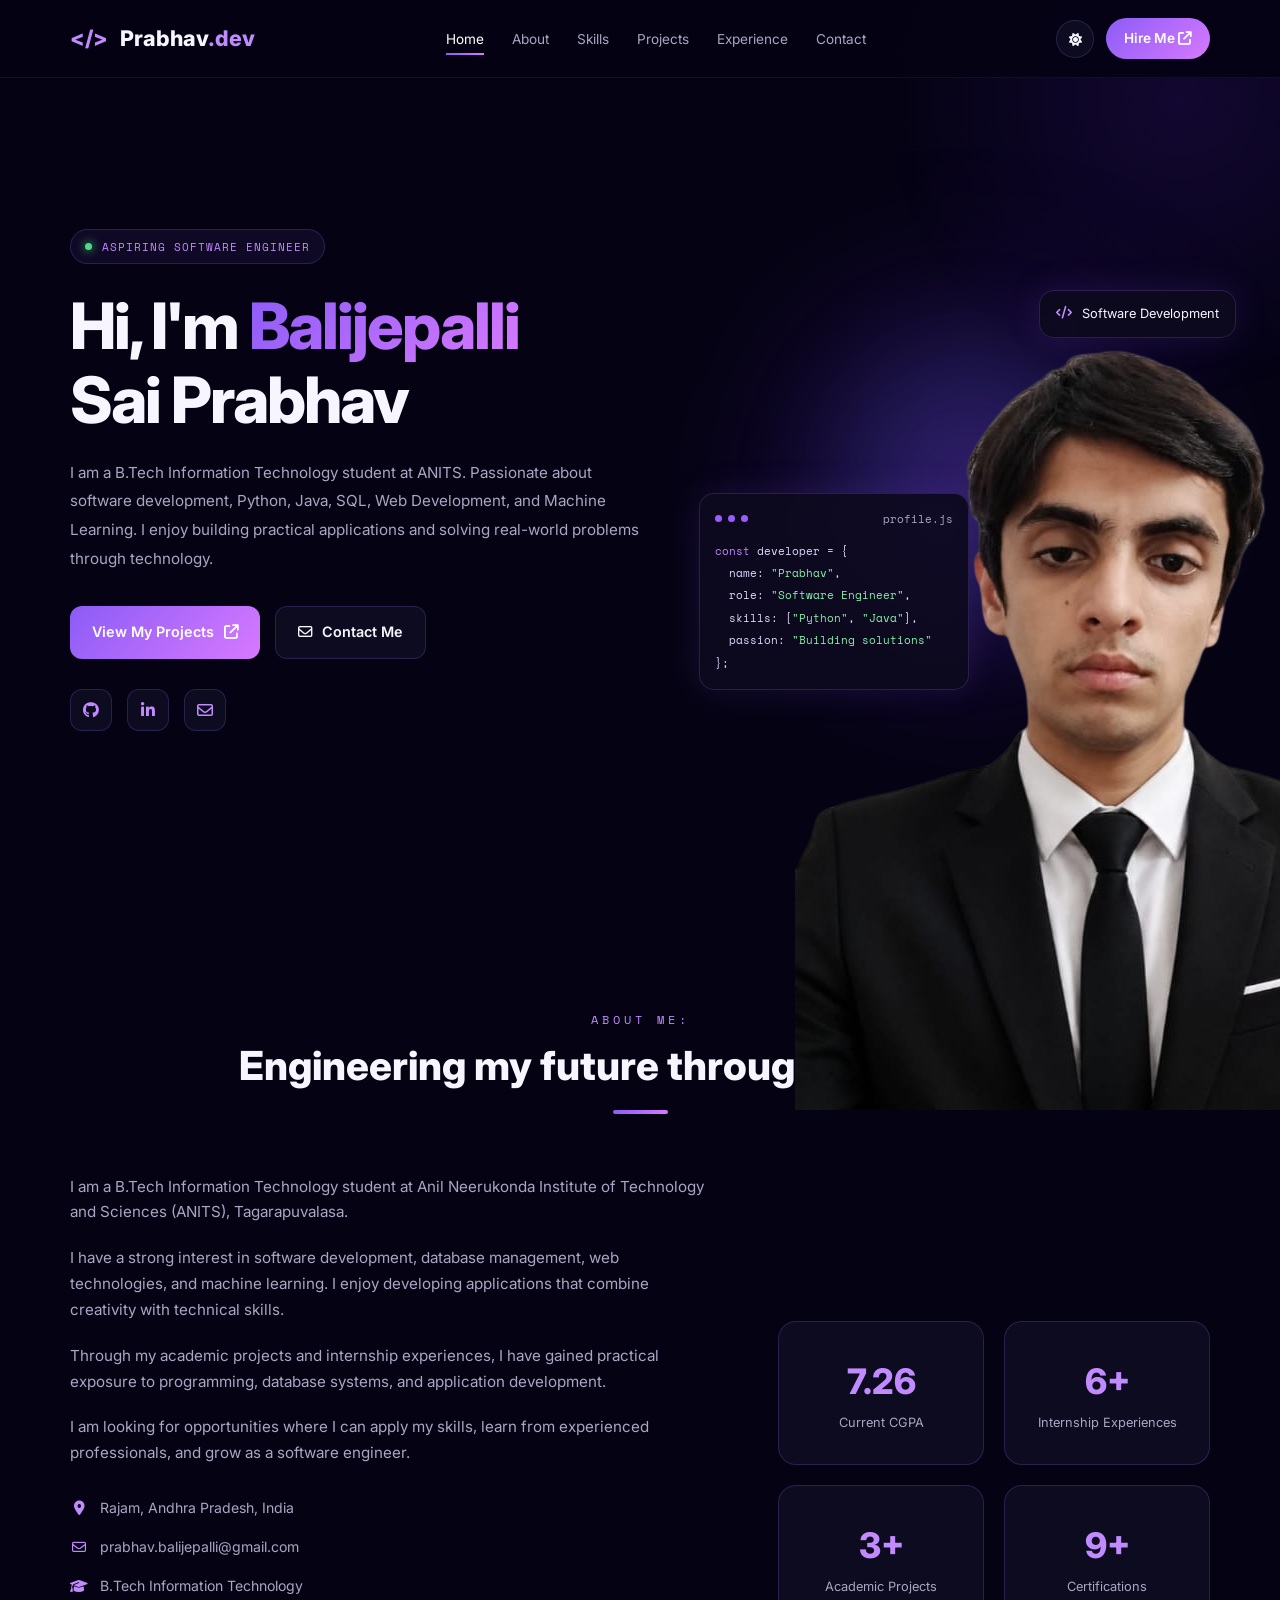
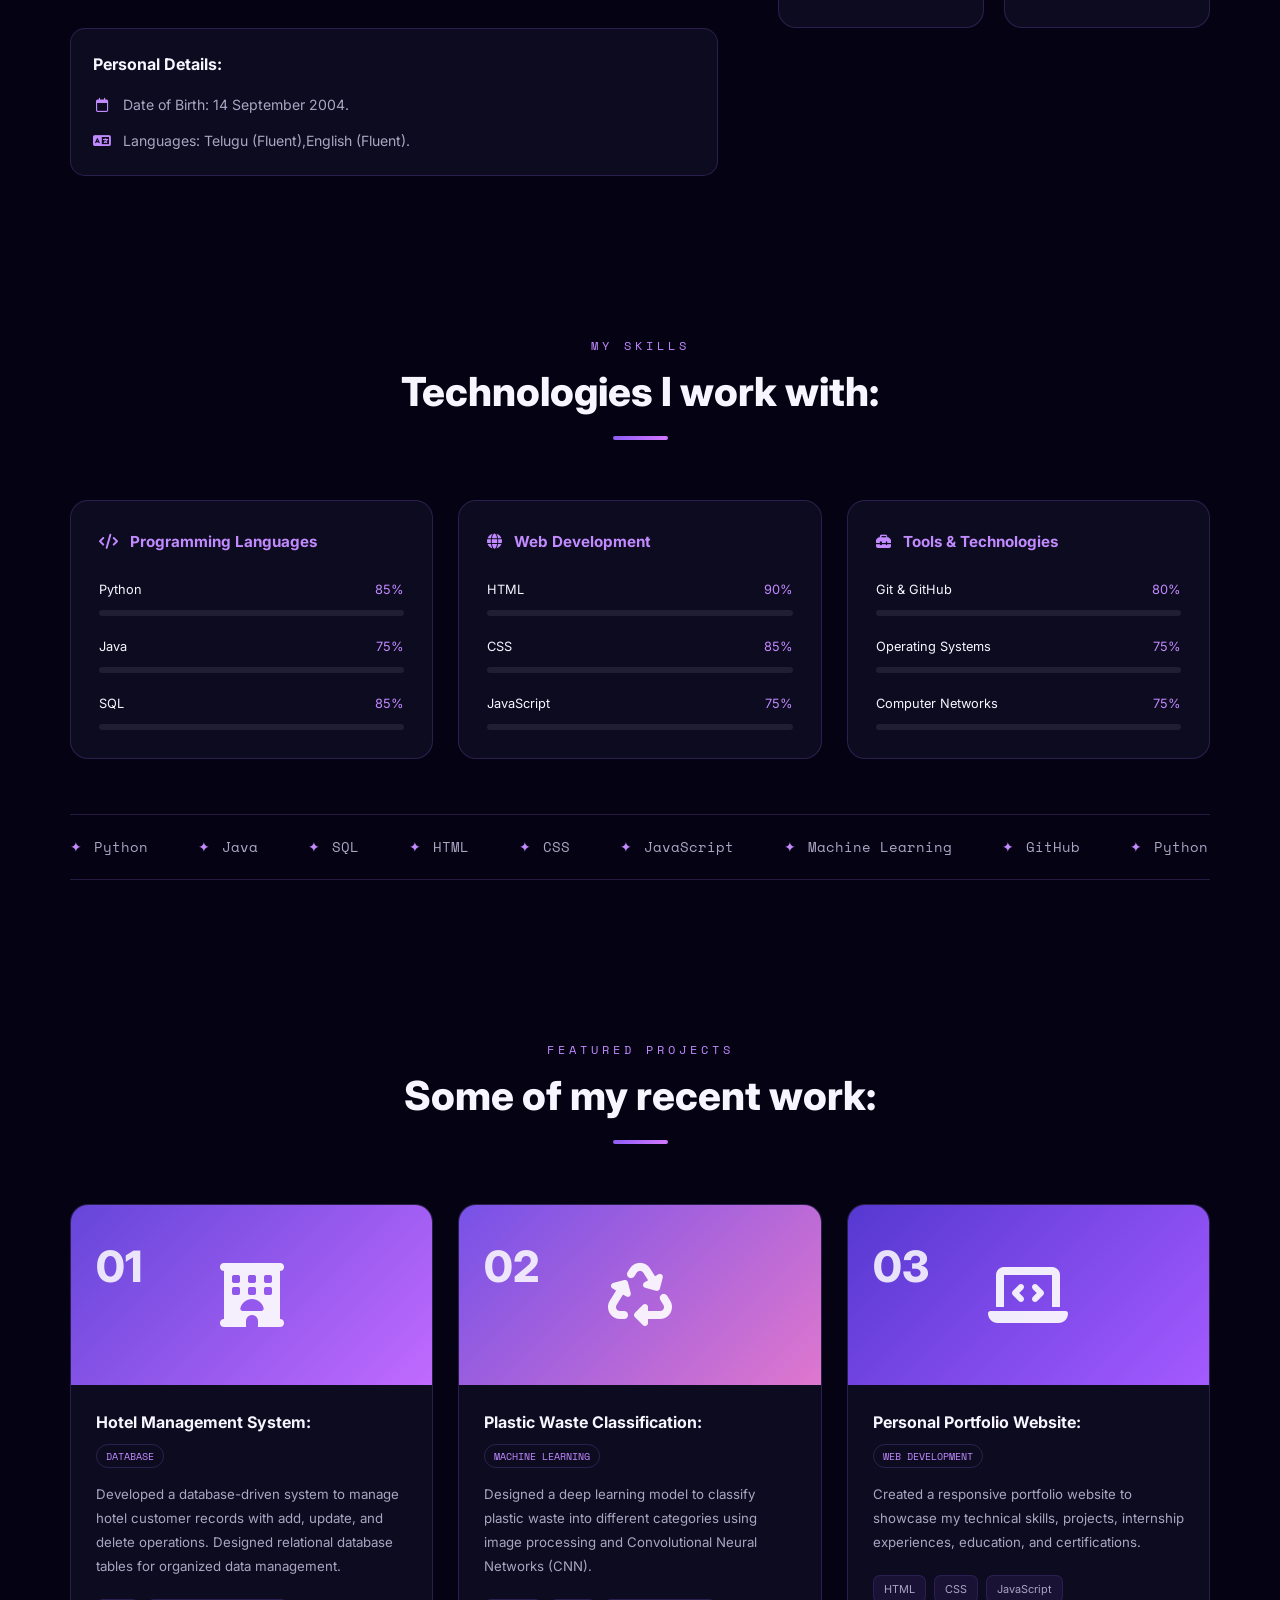
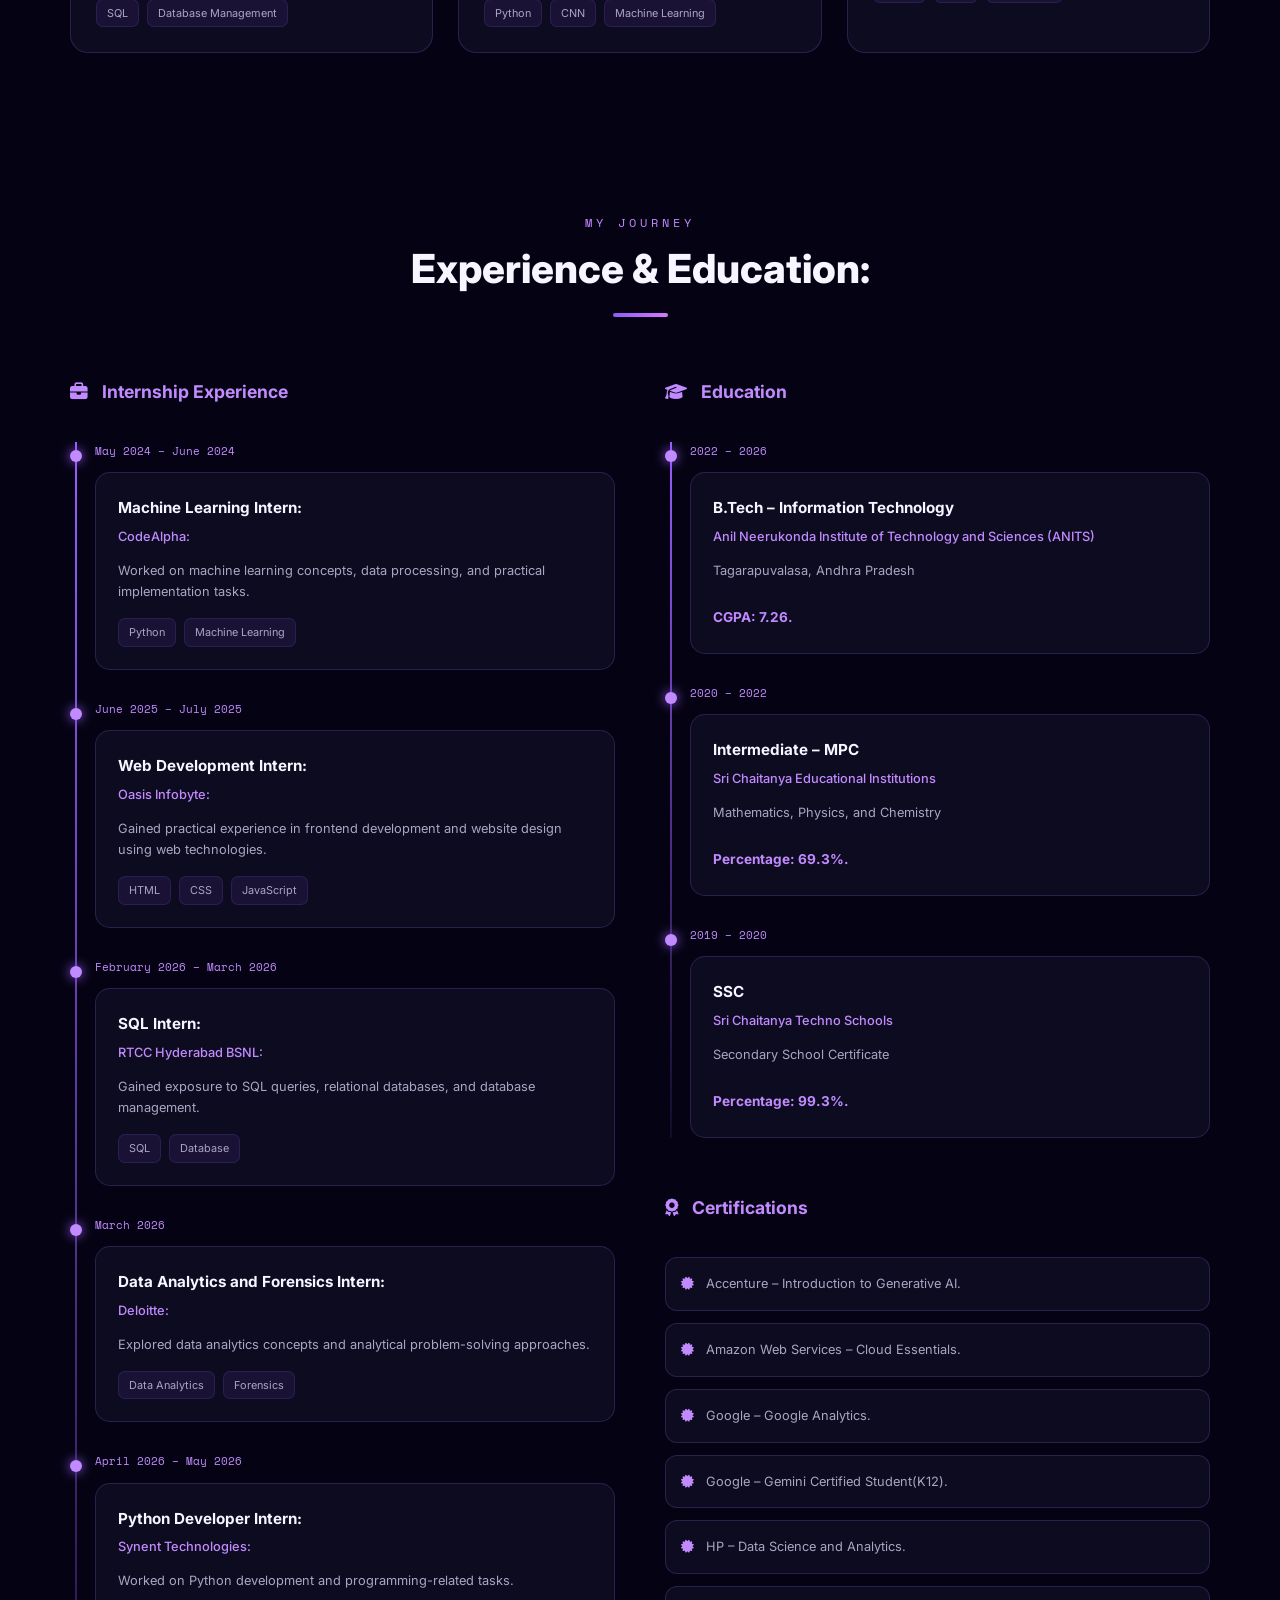
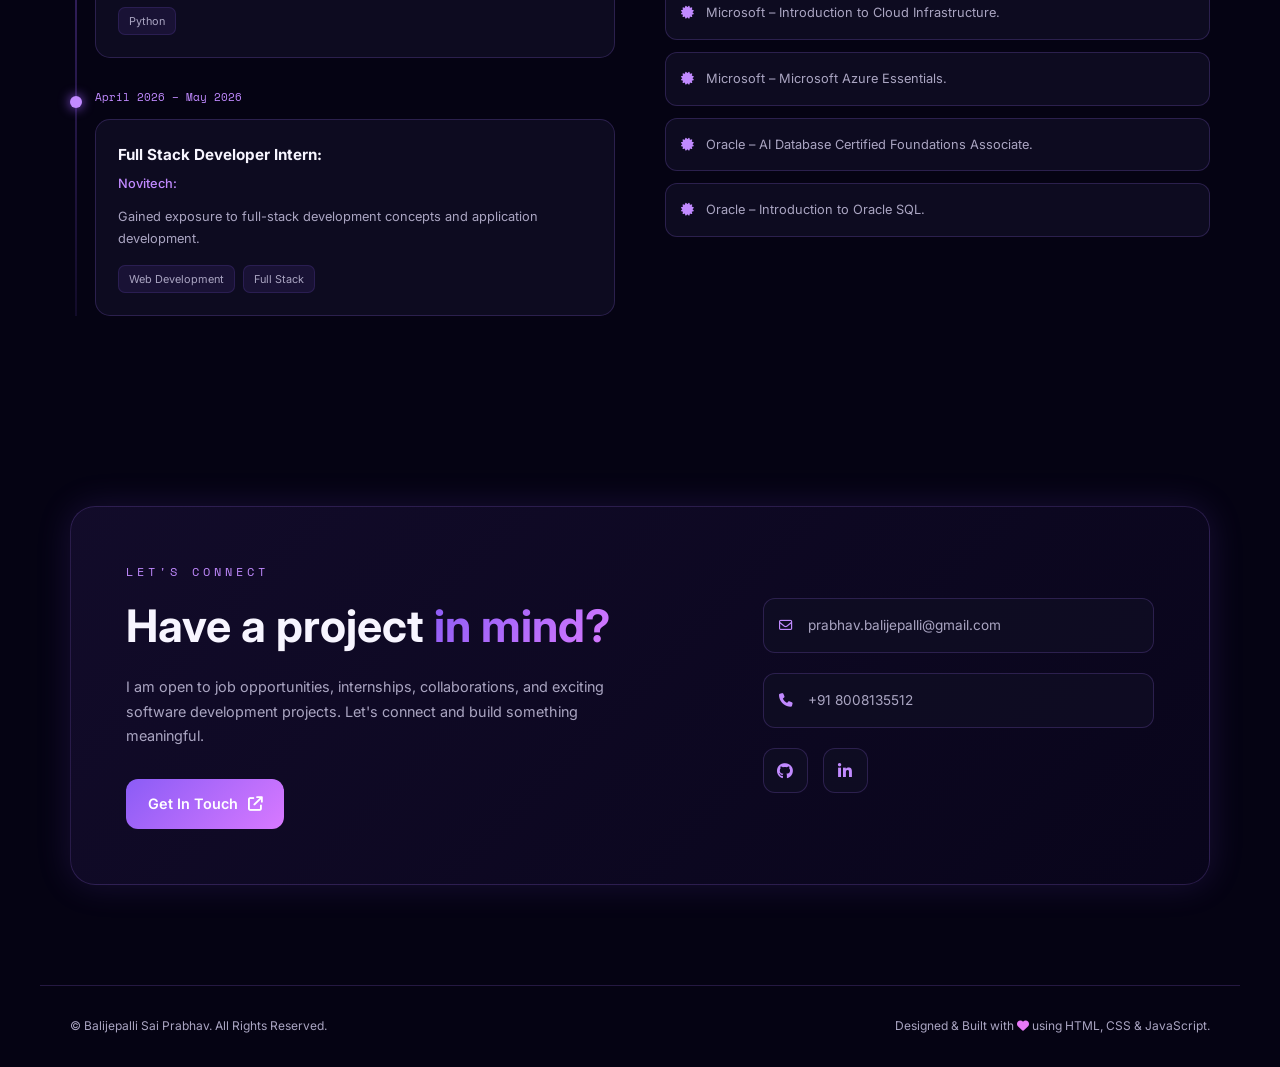
==== commit a0025df4: "Update index.html" ====
--- a/index.html
+++ b/index.html
@@ -118,7 +118,7 @@
             <div class="profile-frame">
 
                 <!-- Replace profile.jpg with your own image filename -->
-                <img src="C:\Projects\Balijepalli Sai Prabhav.png"
+                <img src="./Balijepalli%20Sai%20Prabhav.png"
                      alt="Balijepalli Sai Prabhav image"
                      class="Balijepalli Sai Prabhav-img">
 
